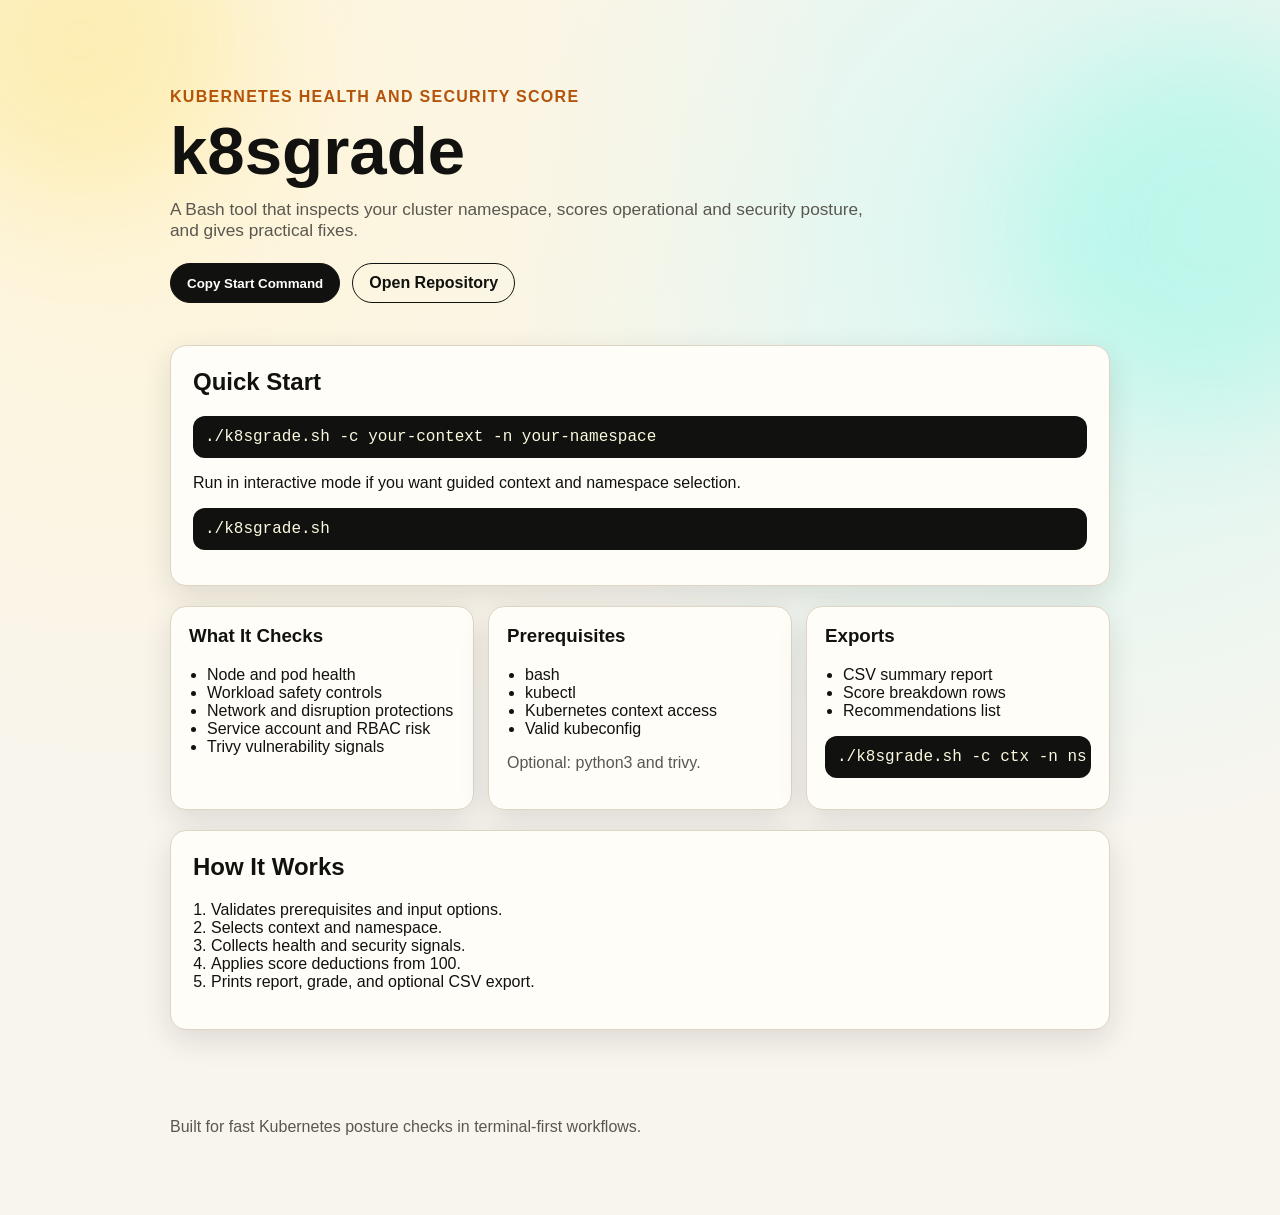
==== docs/index.html @ 4c4c1d9f "Add GitHub Pages website and docs updates" ====
<!doctype html>
<html lang="en">
<head>
  <meta charset="utf-8">
  <meta name="viewport" content="width=device-width, initial-scale=1">
  <title>k8sgrade</title>
  <meta name="description" content="k8sgrade: Kubernetes health and security scoring in one Bash script.">
  <link rel="stylesheet" href="styles.css">
</head>
<body>
  <div class="bg-glow bg-glow-1"></div>
  <div class="bg-glow bg-glow-2"></div>

  <header class="hero">
    <p class="eyebrow">Kubernetes Health and Security Score</p>
    <h1>k8sgrade</h1>
    <p class="subtitle">
      A Bash tool that inspects your cluster namespace, scores operational and security posture,
      and gives practical fixes.
    </p>
    <div class="hero-actions">
      <button class="btn primary" data-copy="./k8sgrade.sh">Copy Start Command</button>
      <a class="btn ghost" href="https://github.com/DevOpsArts/k8sgrade.sh" target="_blank" rel="noopener noreferrer">Open Repository</a>
    </div>
  </header>

  <main class="content">
    <section class="panel reveal">
      <h2>Quick Start</h2>
      <pre><code>./k8sgrade.sh -c your-context -n your-namespace</code></pre>
      <p>Run in interactive mode if you want guided context and namespace selection.</p>
      <pre><code>./k8sgrade.sh</code></pre>
    </section>

    <section class="grid reveal">
      <article class="card">
        <h3>What It Checks</h3>
        <ul>
          <li>Node and pod health</li>
          <li>Workload safety controls</li>
          <li>Network and disruption protections</li>
          <li>Service account and RBAC risk</li>
          <li>Trivy vulnerability signals</li>
        </ul>
      </article>

      <article class="card">
        <h3>Prerequisites</h3>
        <ul>
          <li>bash</li>
          <li>kubectl</li>
          <li>Kubernetes context access</li>
          <li>Valid kubeconfig</li>
        </ul>
        <p class="muted">Optional: python3 and trivy.</p>
      </article>

      <article class="card">
        <h3>Exports</h3>
        <ul>
          <li>CSV summary report</li>
          <li>Score breakdown rows</li>
          <li>Recommendations list</li>
        </ul>
        <pre><code>./k8sgrade.sh -c ctx -n ns --export-csv ./k8sgrade-report.csv</code></pre>
      </article>
    </section>

    <section class="panel reveal">
      <h2>How It Works</h2>
      <ol>
        <li>Validates prerequisites and input options.</li>
        <li>Selects context and namespace.</li>
        <li>Collects health and security signals.</li>
        <li>Applies score deductions from 100.</li>
        <li>Prints report, grade, and optional CSV export.</li>
      </ol>
    </section>
  </main>

  <footer class="footer reveal">
    <p>Built for fast Kubernetes posture checks in terminal-first workflows.</p>
  </footer>

  <script src="script.js"></script>
</body>
</html>
---- docs/styles.css ----
:root {
  --bg: #f8f5ef;
  --ink: #11110f;
  --muted: #59574f;
  --panel: #fffdf7;
  --line: #ddd4c3;
  --accent: #0f766e;
  --accent-2: #b45309;
  --radius: 16px;
  --shadow: 0 10px 30px rgba(28, 24, 17, 0.12);
}

* {
  box-sizing: border-box;
}

body {
  margin: 0;
  font-family: "Trebuchet MS", "Segoe UI", sans-serif;
  color: var(--ink);
  background: radial-gradient(circle at 10% 10%, #fff5d6 0%, transparent 45%),
              radial-gradient(circle at 85% 20%, #d7f8f2 0%, transparent 40%),
              var(--bg);
}

.bg-glow {
  position: fixed;
  border-radius: 999px;
  filter: blur(60px);
  z-index: -1;
  opacity: 0.45;
}

.bg-glow-1 {
  width: 320px;
  height: 320px;
  background: #fde68a;
  top: -120px;
  left: -80px;
}

.bg-glow-2 {
  width: 380px;
  height: 380px;
  background: #99f6e4;
  top: 40px;
  right: -120px;
}

.hero {
  max-width: 980px;
  margin: 0 auto;
  padding: 72px 20px 30px;
  animation: rise 0.7s ease-out;
}

.eyebrow {
  letter-spacing: 0.08em;
  text-transform: uppercase;
  color: var(--accent-2);
  font-weight: 700;
  margin-bottom: 10px;
}

h1 {
  font-size: clamp(2.2rem, 7vw, 4.2rem);
  margin: 0;
  line-height: 1.03;
}

.subtitle {
  max-width: 700px;
  margin-top: 14px;
  color: var(--muted);
  font-size: 1.08rem;
}

.hero-actions {
  display: flex;
  gap: 12px;
  margin-top: 22px;
  flex-wrap: wrap;
}

.btn {
  display: inline-block;
  text-decoration: none;
  border: 1px solid var(--ink);
  border-radius: 999px;
  padding: 10px 16px;
  font-weight: 700;
  cursor: pointer;
  background: transparent;
  color: var(--ink);
}

.btn.primary {
  background: var(--ink);
  color: #fff;
  border-color: var(--ink);
}

.btn.ghost:hover,
.btn.primary:hover {
  transform: translateY(-1px);
}

.content {
  max-width: 980px;
  margin: 0 auto;
  padding: 12px 20px 40px;
}

.panel,
.card {
  background: var(--panel);
  border: 1px solid var(--line);
  border-radius: var(--radius);
  box-shadow: var(--shadow);
}

.panel {
  padding: 22px;
  margin-bottom: 20px;
}

.grid {
  display: grid;
  grid-template-columns: repeat(3, minmax(0, 1fr));
  gap: 14px;
  margin-bottom: 20px;
}

.card {
  padding: 18px;
}

h2, h3 {
  margin-top: 0;
}

pre {
  background: #11110f;
  color: #fefae0;
  border-radius: 12px;
  padding: 12px;
  overflow: auto;
}

code {
  font-family: "SFMono-Regular", Menlo, Monaco, Consolas, monospace;
}

ul, ol {
  padding-left: 18px;
}

.muted {
  color: var(--muted);
}

.footer {
  max-width: 980px;
  margin: 0 auto;
  padding: 12px 20px 60px;
  color: var(--muted);
}

.reveal {
  opacity: 0;
  transform: translateY(12px);
  animation: reveal 0.65s ease forwards;
}

.reveal:nth-of-type(2) { animation-delay: 0.08s; }
.reveal:nth-of-type(3) { animation-delay: 0.14s; }
.reveal:nth-of-type(4) { animation-delay: 0.2s; }

@keyframes rise {
  from { opacity: 0; transform: translateY(16px); }
  to { opacity: 1; transform: translateY(0); }
}

@keyframes reveal {
  to { opacity: 1; transform: translateY(0); }
}

@media (max-width: 900px) {
  .grid {
    grid-template-columns: 1fr;
  }
}
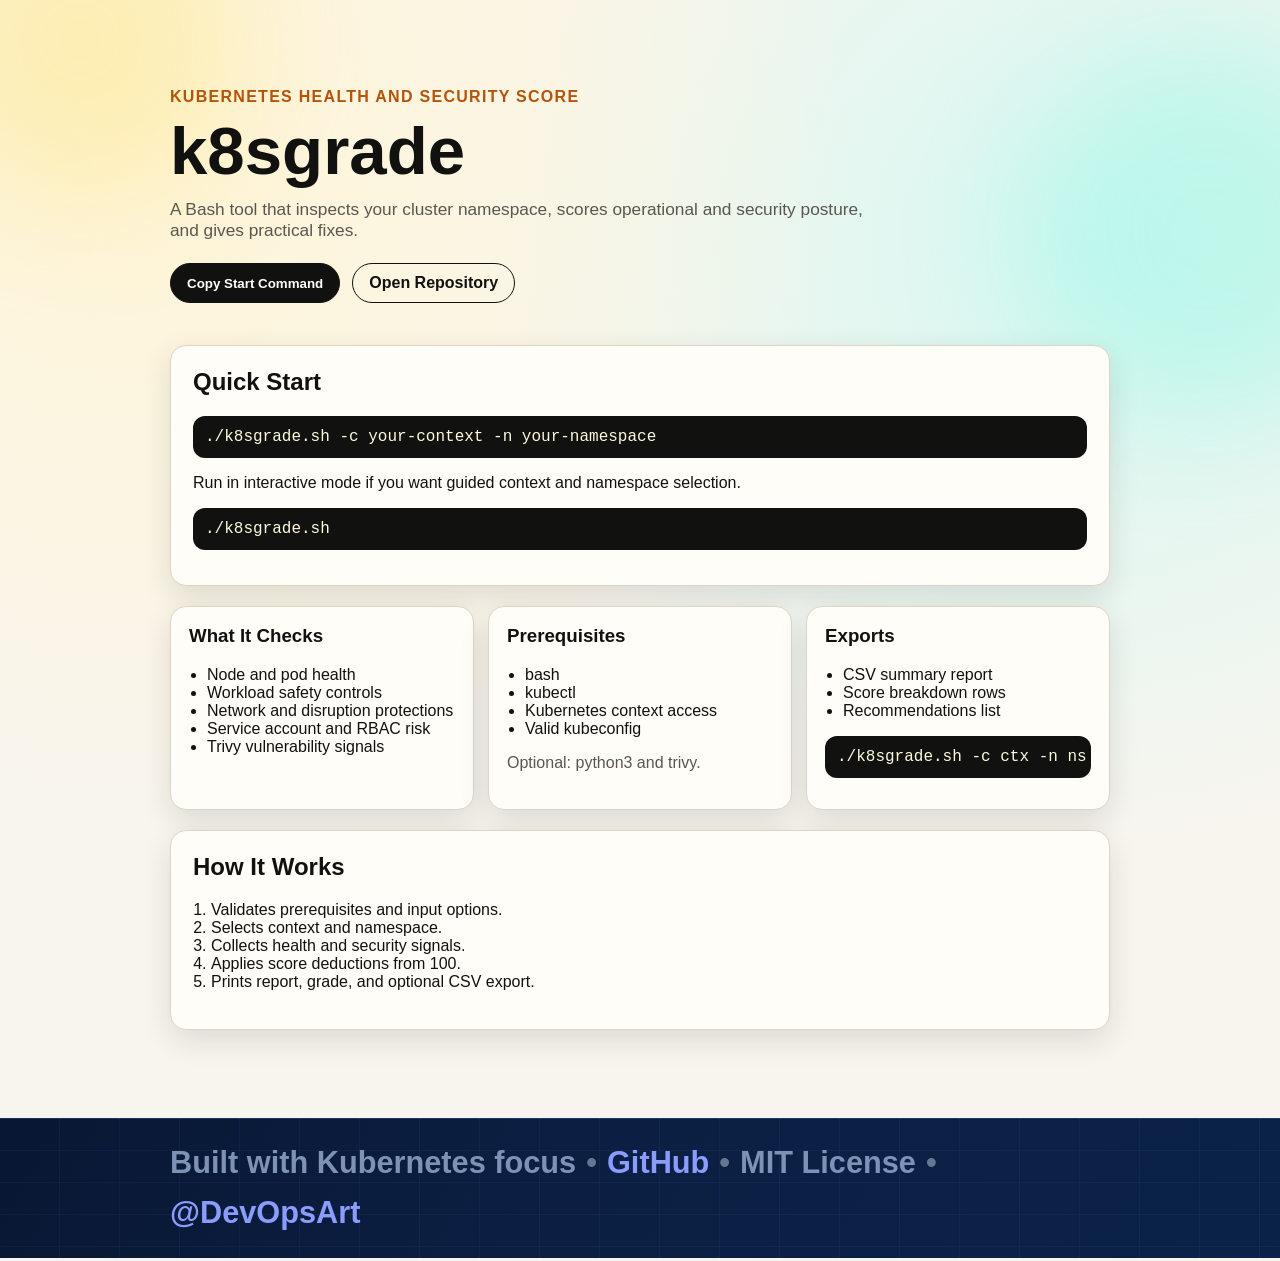
==== commit b94399f9: "Add screenshot-style dark footer strip to website" ====
--- a/docs/index.html
+++ b/docs/index.html
@@ -78,8 +78,16 @@
     </section>
   </main>
 
-  <footer class="footer reveal">
-    <p>Built for fast Kubernetes posture checks in terminal-first workflows.</p>
+  <footer class="site-strip reveal">
+    <div class="strip-inner">
+      <span>Built with Kubernetes focus</span>
+      <span class="dot">•</span>
+      <a href="https://github.com/DevOpsArts/k8sgrade.sh" target="_blank" rel="noopener noreferrer">GitHub</a>
+      <span class="dot">•</span>
+      <span>MIT License</span>
+      <span class="dot">•</span>
+      <a href="https://github.com/DevOpsArts" target="_blank" rel="noopener noreferrer">@DevOpsArt</a>
+    </div>
   </footer>
 
   <script src="script.js"></script>
--- a/docs/styles.css
+++ b/docs/styles.css
@@ -159,11 +159,45 @@
   color: var(--muted);
 }
 
-.footer {
+.site-strip {
+  margin-top: 28px;
+  min-height: 140px;
+  display: flex;
+  align-items: center;
+  border-top: 1px solid rgba(130, 168, 255, 0.12);
+  background:
+    linear-gradient(transparent 31px, rgba(90, 128, 214, 0.14) 32px),
+    linear-gradient(90deg, transparent 59px, rgba(90, 128, 214, 0.14) 60px),
+    linear-gradient(120deg, #081733 0%, #0c1f43 45%, #0a2247 100%);
+  background-size: 100% 32px, 60px 100%, 100% 100%;
+}
+
+.strip-inner {
+  width: 100%;
   max-width: 980px;
   margin: 0 auto;
-  padding: 12px 20px 60px;
-  color: var(--muted);
+  padding: 0 20px;
+  display: flex;
+  flex-wrap: wrap;
+  align-items: center;
+  gap: 10px;
+  color: #7e92b5;
+  font-size: clamp(1rem, 2.4vw, 2rem);
+  font-weight: 600;
+  line-height: 1.3;
+}
+
+.strip-inner a {
+  color: #8b9cff;
+  text-decoration: none;
+}
+
+.strip-inner a:hover {
+  text-decoration: underline;
+}
+
+.strip-inner .dot {
+  color: #647792;
 }
 
 .reveal {
@@ -189,4 +223,13 @@
   .grid {
     grid-template-columns: 1fr;
   }
-}
+
+  .site-strip {
+    min-height: 110px;
+  }
+
+  .strip-inner {
+    font-size: 1.45rem;
+    gap: 8px;
+  }
+}
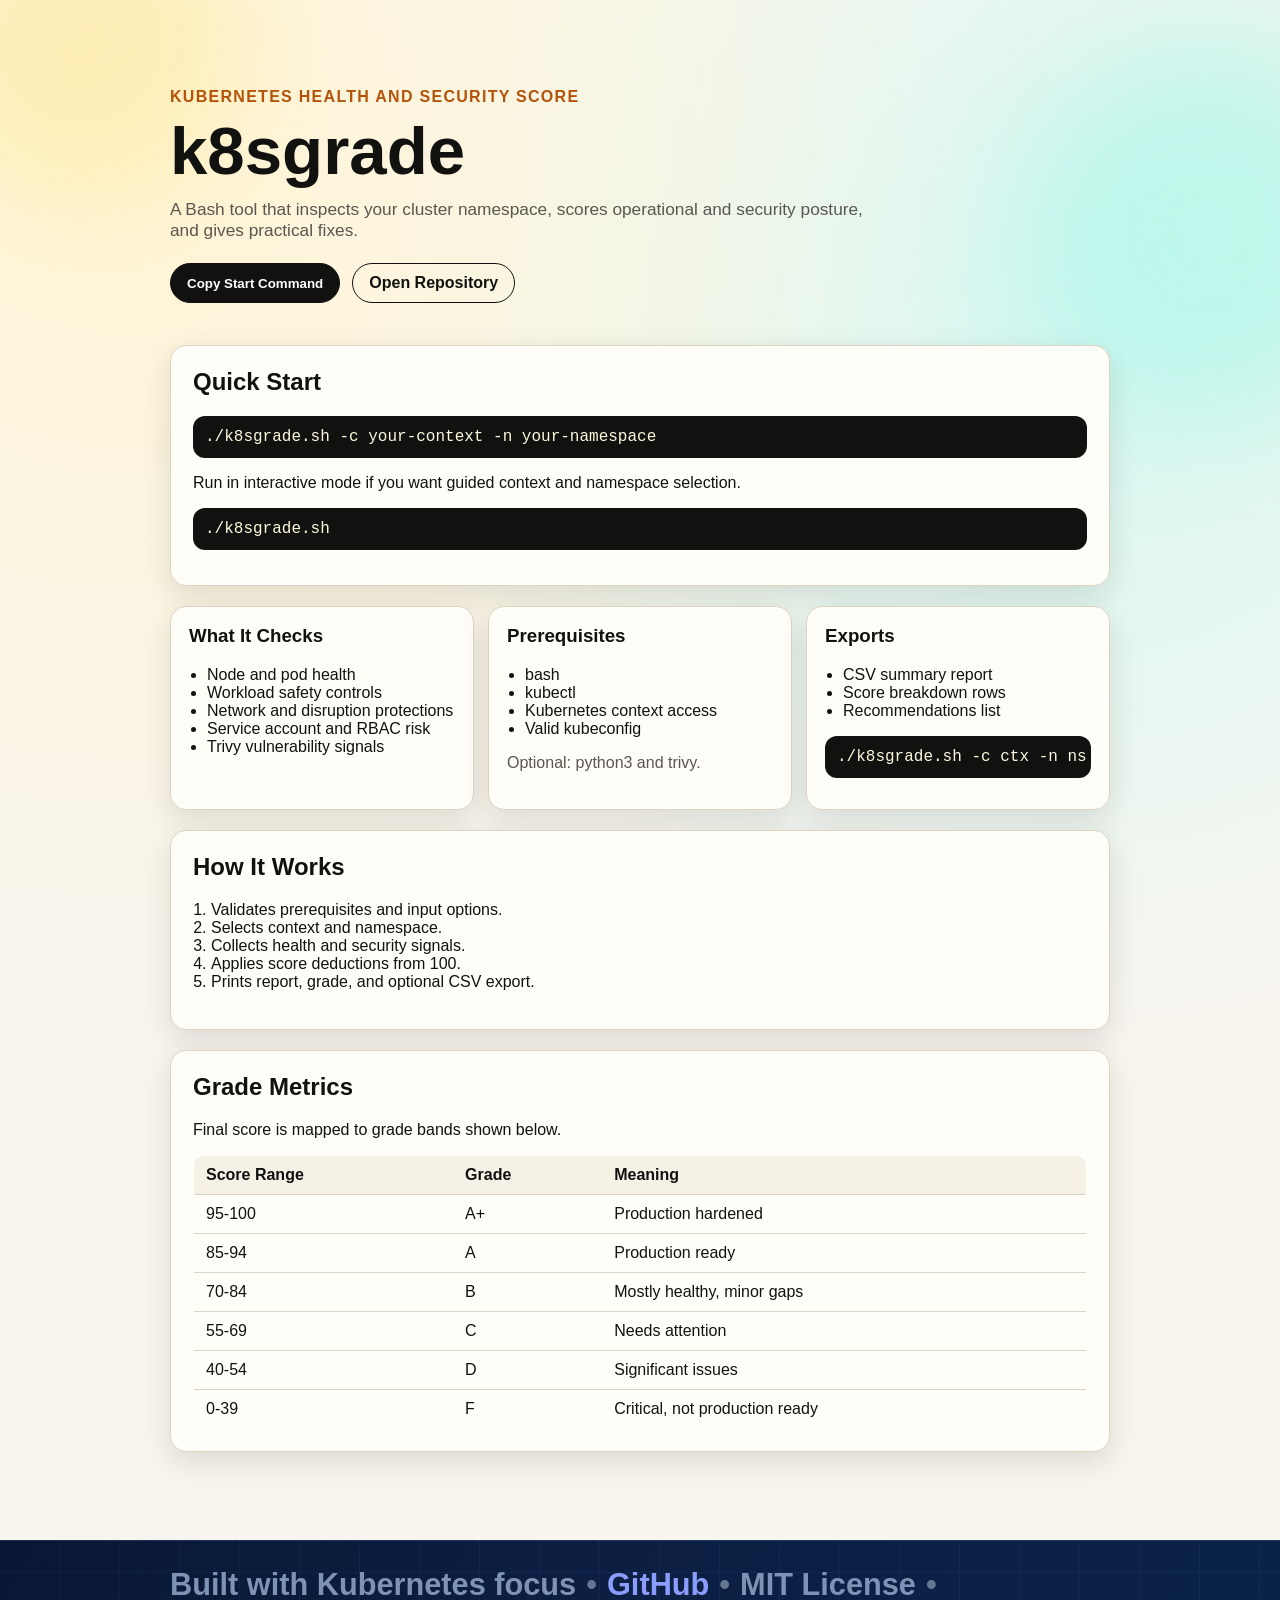
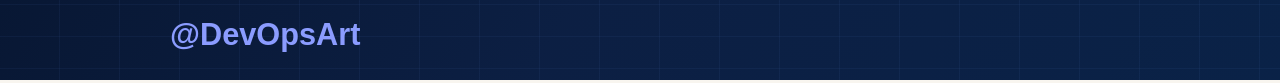
==== commit 7b87077c: "Add grade metrics mapping to website and README" ====
--- a/docs/index.html
+++ b/docs/index.html
@@ -76,6 +76,28 @@
         <li>Prints report, grade, and optional CSV export.</li>
       </ol>
     </section>
+
+    <section class="panel reveal">
+      <h2>Grade Metrics</h2>
+      <p>Final score is mapped to grade bands shown below.</p>
+      <table class="grade-table">
+        <thead>
+          <tr>
+            <th>Score Range</th>
+            <th>Grade</th>
+            <th>Meaning</th>
+          </tr>
+        </thead>
+        <tbody>
+          <tr><td>95-100</td><td>A+</td><td>Production hardened</td></tr>
+          <tr><td>85-94</td><td>A</td><td>Production ready</td></tr>
+          <tr><td>70-84</td><td>B</td><td>Mostly healthy, minor gaps</td></tr>
+          <tr><td>55-69</td><td>C</td><td>Needs attention</td></tr>
+          <tr><td>40-54</td><td>D</td><td>Significant issues</td></tr>
+          <tr><td>0-39</td><td>F</td><td>Critical, not production ready</td></tr>
+        </tbody>
+      </table>
+    </section>
   </main>
 
   <footer class="site-strip reveal">
--- a/docs/styles.css
+++ b/docs/styles.css
@@ -153,6 +153,31 @@
 
 ul, ol {
   padding-left: 18px;
+}
+
+.grade-table {
+  width: 100%;
+  border-collapse: collapse;
+  background: #fffef9;
+  border: 1px solid var(--line);
+  border-radius: 10px;
+  overflow: hidden;
+}
+
+.grade-table th,
+.grade-table td {
+  text-align: left;
+  padding: 10px 12px;
+  border-bottom: 1px solid var(--line);
+}
+
+.grade-table thead th {
+  background: #f6f1e5;
+  font-weight: 700;
+}
+
+.grade-table tbody tr:last-child td {
+  border-bottom: none;
 }
 
 .muted {
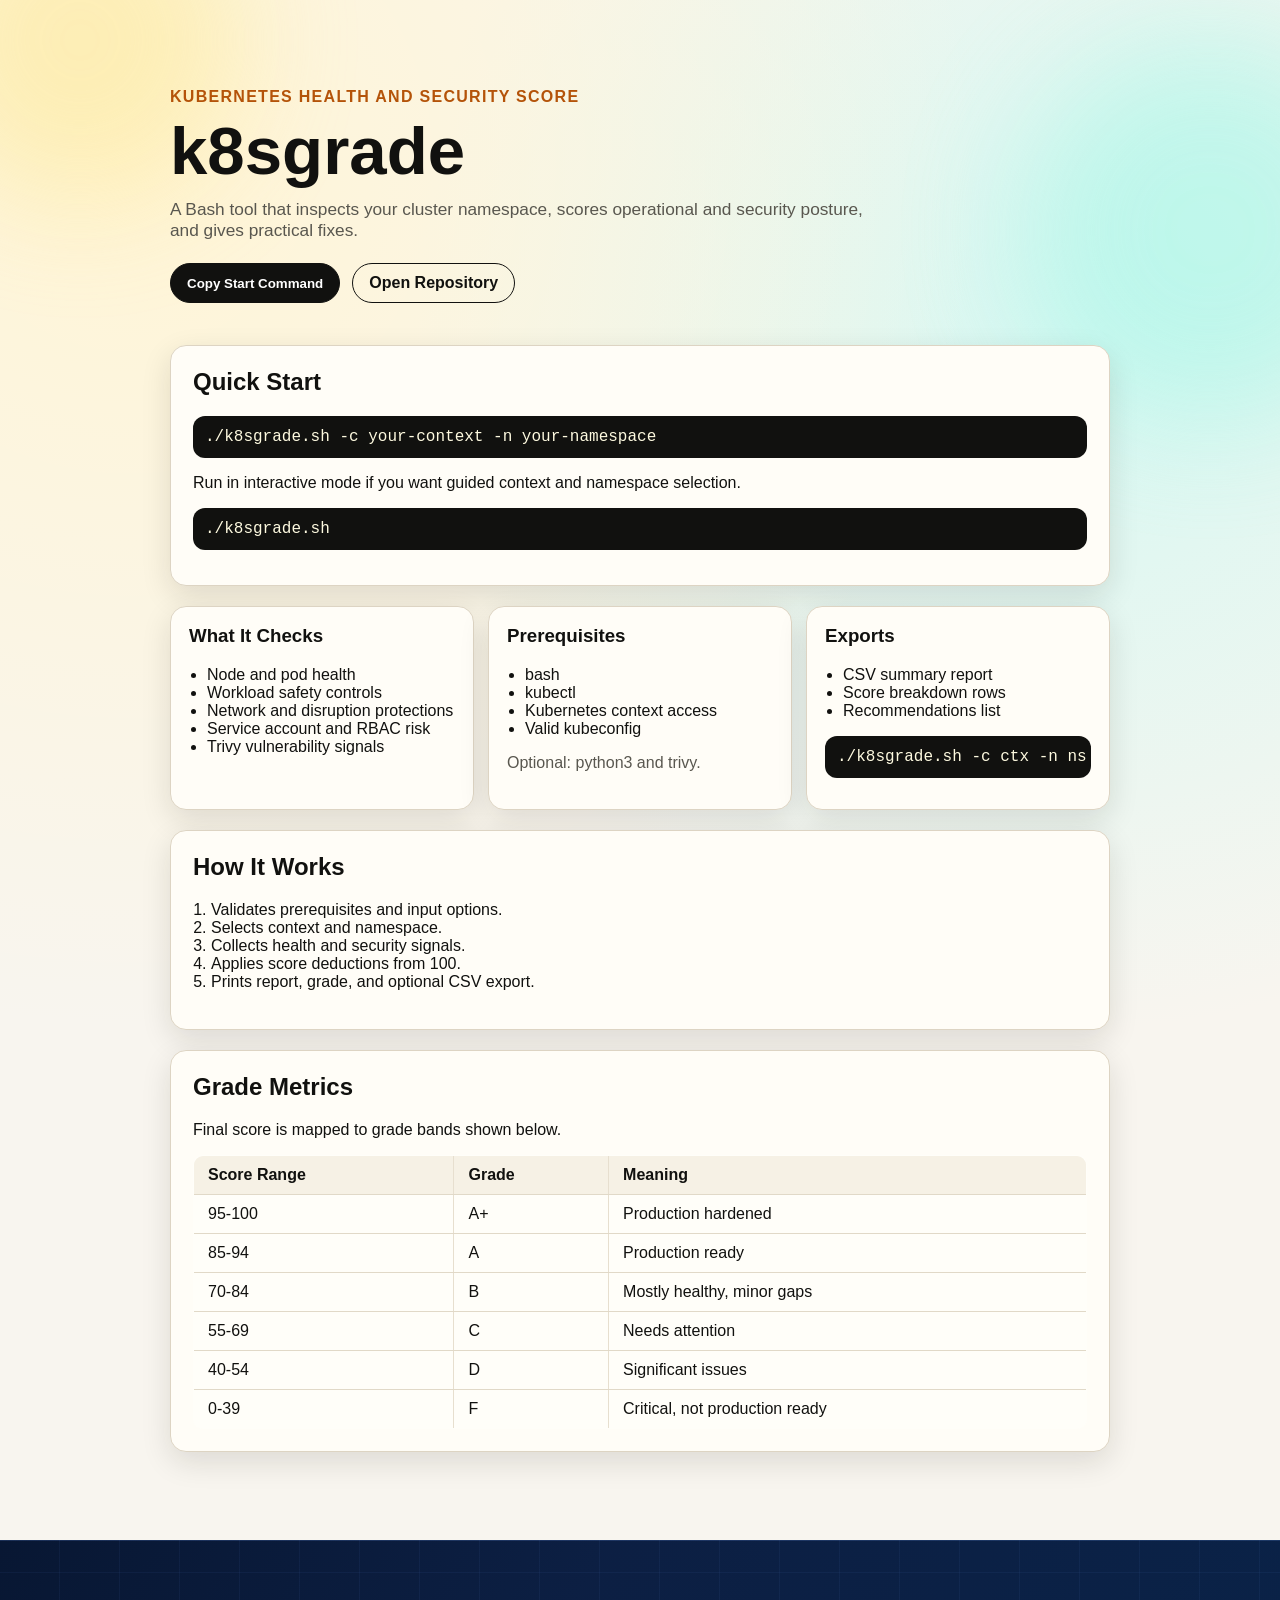
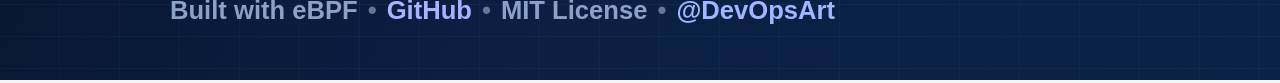
==== commit cd2f81aa: "Refine footer strip and enforce clean grade table formatting" ====
--- a/docs/index.html
+++ b/docs/index.html
@@ -102,7 +102,7 @@
 
   <footer class="site-strip reveal">
     <div class="strip-inner">
-      <span>Built with Kubernetes focus</span>
+      <span>Built with eBPF</span>
       <span class="dot">•</span>
       <a href="https://github.com/DevOpsArts/k8sgrade.sh" target="_blank" rel="noopener noreferrer">GitHub</a>
       <span class="dot">•</span>
--- a/docs/styles.css
+++ b/docs/styles.css
@@ -159,7 +159,7 @@
   width: 100%;
   border-collapse: collapse;
   background: #fffef9;
-  border: 1px solid var(--line);
+  border: 1px solid #d7cfbe;
   border-radius: 10px;
   overflow: hidden;
 }
@@ -167,13 +167,19 @@
 .grade-table th,
 .grade-table td {
   text-align: left;
-  padding: 10px 12px;
-  border-bottom: 1px solid var(--line);
+  padding: 10px 14px;
+  border-bottom: 1px solid #e1d9c8;
+  border-right: 1px solid #e7dfcf;
 }
 
 .grade-table thead th {
   background: #f6f1e5;
   font-weight: 700;
+}
+
+.grade-table th:last-child,
+.grade-table td:last-child {
+  border-right: none;
 }
 
 .grade-table tbody tr:last-child td {
@@ -206,18 +212,19 @@
   flex-wrap: wrap;
   align-items: center;
   gap: 10px;
-  color: #7e92b5;
-  font-size: clamp(1rem, 2.4vw, 2rem);
+  color: #8ca1c6;
+  font-size: clamp(1rem, 2vw, 2rem);
   font-weight: 600;
   line-height: 1.3;
 }
 
 .strip-inner a {
-  color: #8b9cff;
+  color: #a5b4ff;
   text-decoration: none;
 }
 
 .strip-inner a:hover {
+  color: #c8d2ff;
   text-decoration: underline;
 }
 
@@ -254,7 +261,7 @@
   }
 
   .strip-inner {
-    font-size: 1.45rem;
+    font-size: 1.25rem;
     gap: 8px;
   }
 }
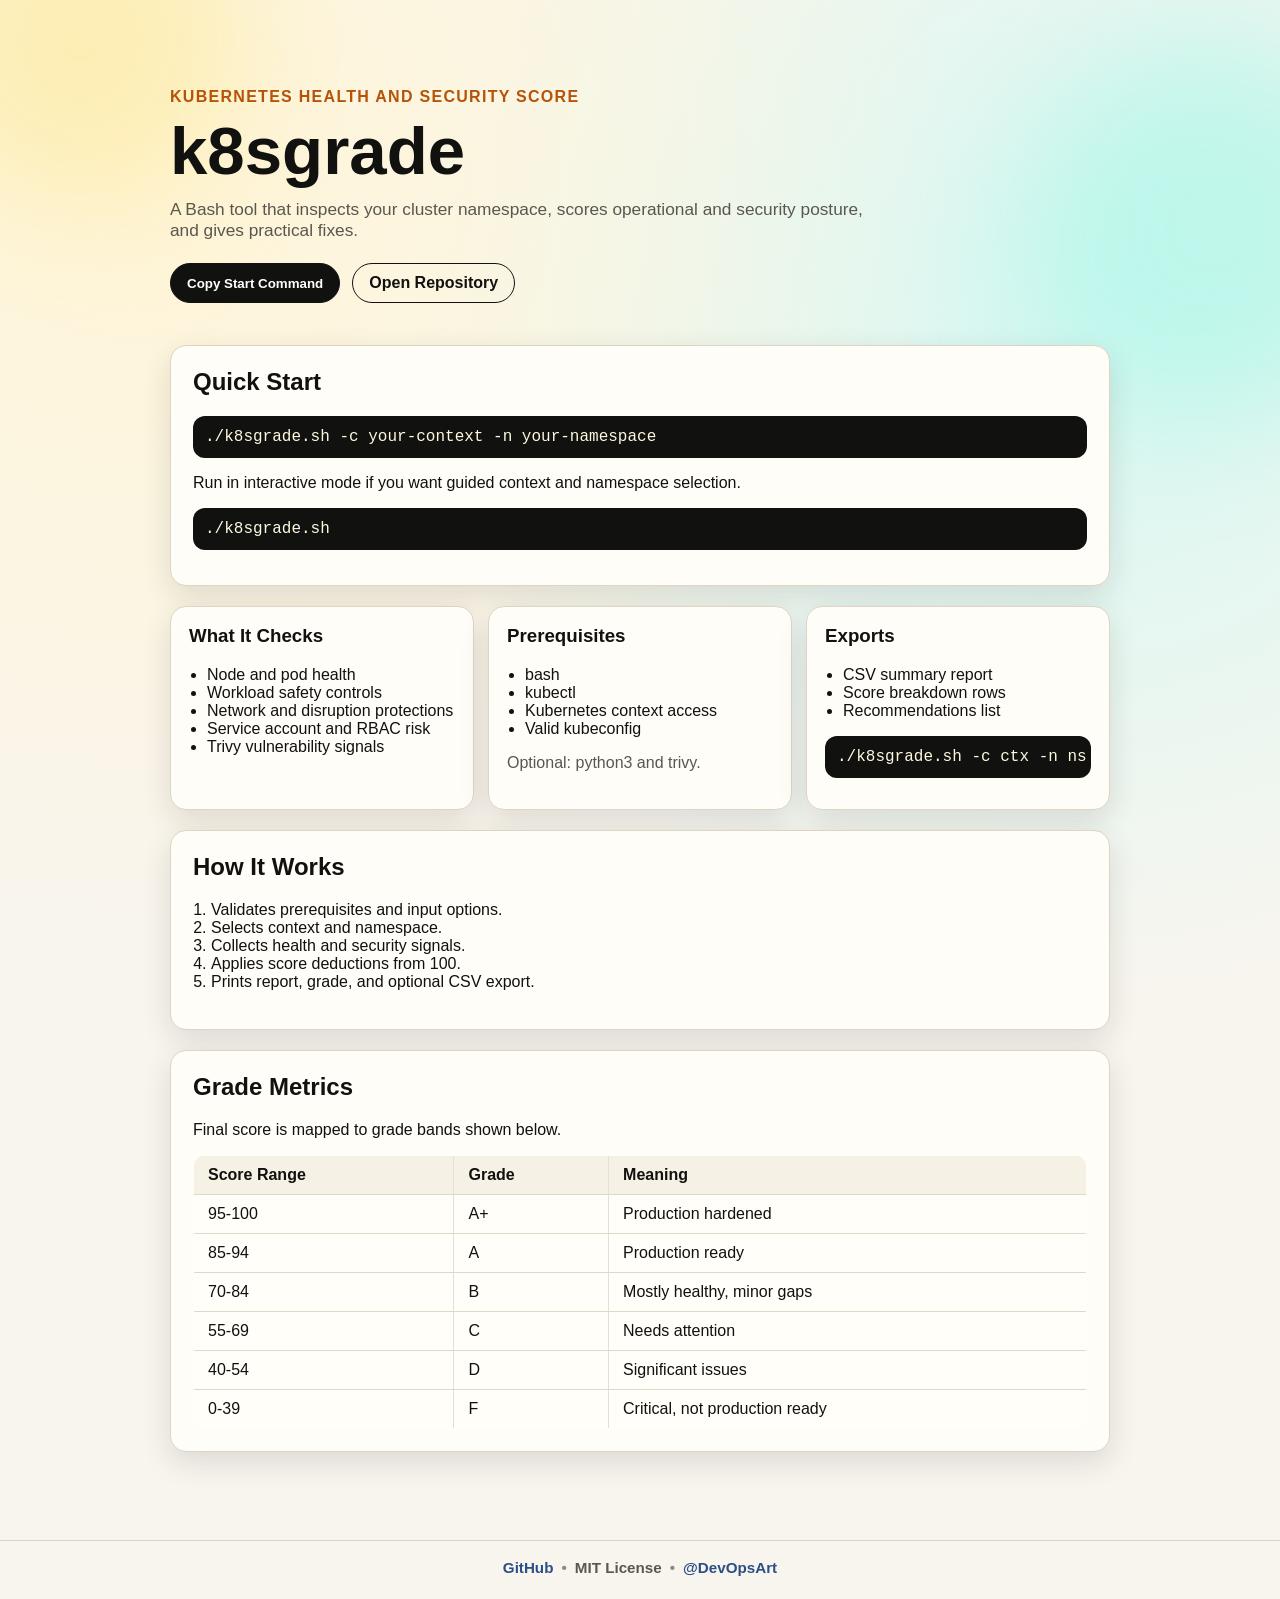
==== commit 64034304: "Match footer to page theme and remove eBPF text" ====
--- a/docs/index.html
+++ b/docs/index.html
@@ -102,8 +102,6 @@
 
   <footer class="site-strip reveal">
     <div class="strip-inner">
-      <span>Built with eBPF</span>
-      <span class="dot">•</span>
       <a href="https://github.com/DevOpsArts/k8sgrade.sh" target="_blank" rel="noopener noreferrer">GitHub</a>
       <span class="dot">•</span>
       <span>MIT License</span>
--- a/docs/styles.css
+++ b/docs/styles.css
@@ -192,44 +192,41 @@
 
 .site-strip {
   margin-top: 28px;
-  min-height: 140px;
+  min-height: 56px;
   display: flex;
   align-items: center;
-  border-top: 1px solid rgba(130, 168, 255, 0.12);
-  background:
-    linear-gradient(transparent 31px, rgba(90, 128, 214, 0.14) 32px),
-    linear-gradient(90deg, transparent 59px, rgba(90, 128, 214, 0.14) 60px),
-    linear-gradient(120deg, #081733 0%, #0c1f43 45%, #0a2247 100%);
-  background-size: 100% 32px, 60px 100%, 100% 100%;
+  border-top: 1px solid var(--line);
+  background: var(--bg);
 }
 
 .strip-inner {
   width: 100%;
   max-width: 980px;
   margin: 0 auto;
-  padding: 0 20px;
+  padding: 10px 20px;
   display: flex;
   flex-wrap: wrap;
   align-items: center;
-  gap: 10px;
-  color: #8ca1c6;
-  font-size: clamp(1rem, 2vw, 2rem);
+  justify-content: center;
+  gap: 8px;
+  color: var(--muted);
+  font-size: 0.95rem;
   font-weight: 600;
   line-height: 1.3;
 }
 
 .strip-inner a {
-  color: #a5b4ff;
+  color: #2b4f87;
   text-decoration: none;
 }
 
 .strip-inner a:hover {
-  color: #c8d2ff;
+  color: #1c3b68;
   text-decoration: underline;
 }
 
 .strip-inner .dot {
-  color: #647792;
+  color: #8b8a83;
 }
 
 .reveal {
@@ -257,11 +254,12 @@
   }
 
   .site-strip {
-    min-height: 110px;
+    min-height: 52px;
   }
 
   .strip-inner {
-    font-size: 1.25rem;
-    gap: 8px;
+    font-size: 0.9rem;
+    gap: 6px;
+    padding: 8px 12px;
   }
 }
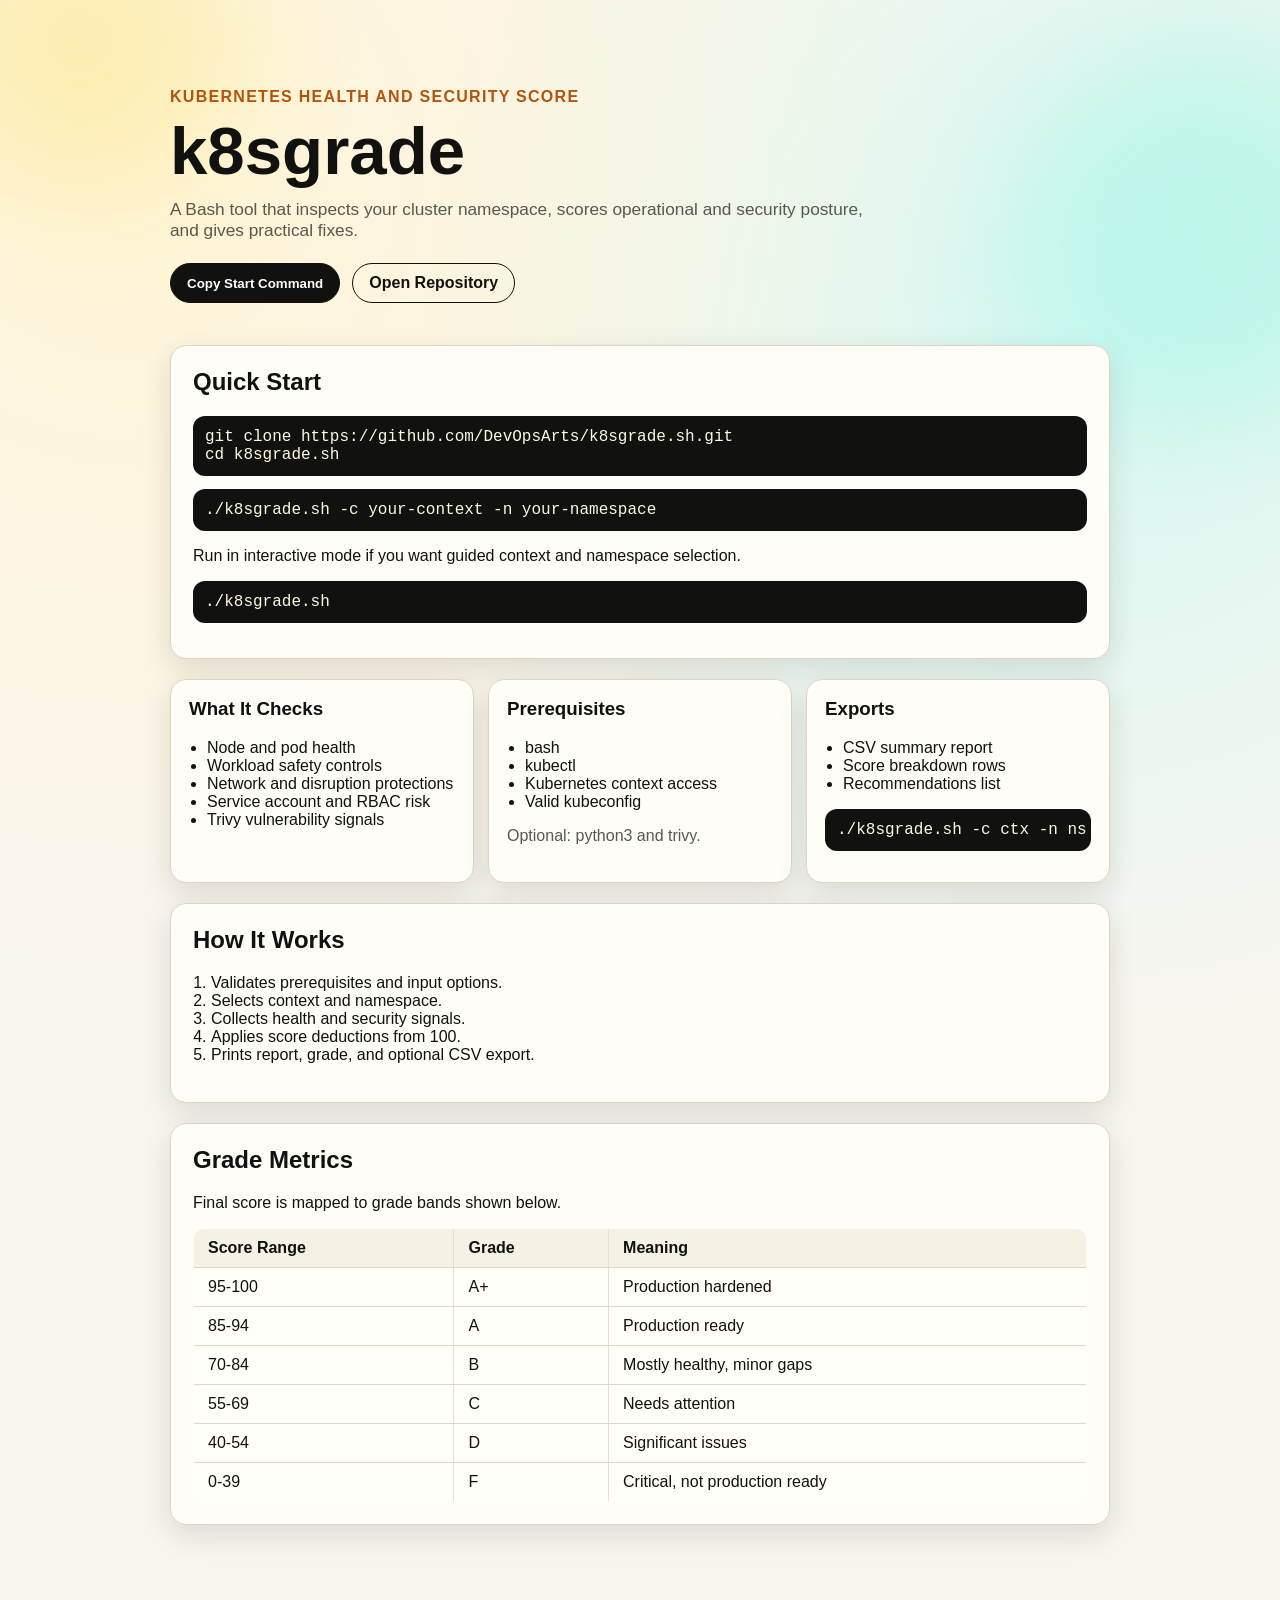
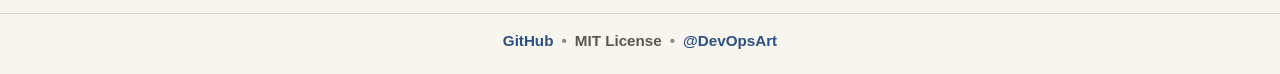
==== commit db431afd: "Update Quick Start to include git clone and cd steps" ====
--- a/docs/index.html
+++ b/docs/index.html
@@ -19,7 +19,7 @@
       and gives practical fixes.
     </p>
     <div class="hero-actions">
-      <button class="btn primary" data-copy="./k8sgrade.sh">Copy Start Command</button>
+      <button class="btn primary" data-copy="git clone https://github.com/DevOpsArts/k8sgrade.sh.git\ncd k8sgrade.sh\n./k8sgrade.sh">Copy Start Command</button>
       <a class="btn ghost" href="https://github.com/DevOpsArts/k8sgrade.sh" target="_blank" rel="noopener noreferrer">Open Repository</a>
     </div>
   </header>
@@ -27,6 +27,8 @@
   <main class="content">
     <section class="panel reveal">
       <h2>Quick Start</h2>
+      <pre><code>git clone https://github.com/DevOpsArts/k8sgrade.sh.git
+cd k8sgrade.sh</code></pre>
       <pre><code>./k8sgrade.sh -c your-context -n your-namespace</code></pre>
       <p>Run in interactive mode if you want guided context and namespace selection.</p>
       <pre><code>./k8sgrade.sh</code></pre>
